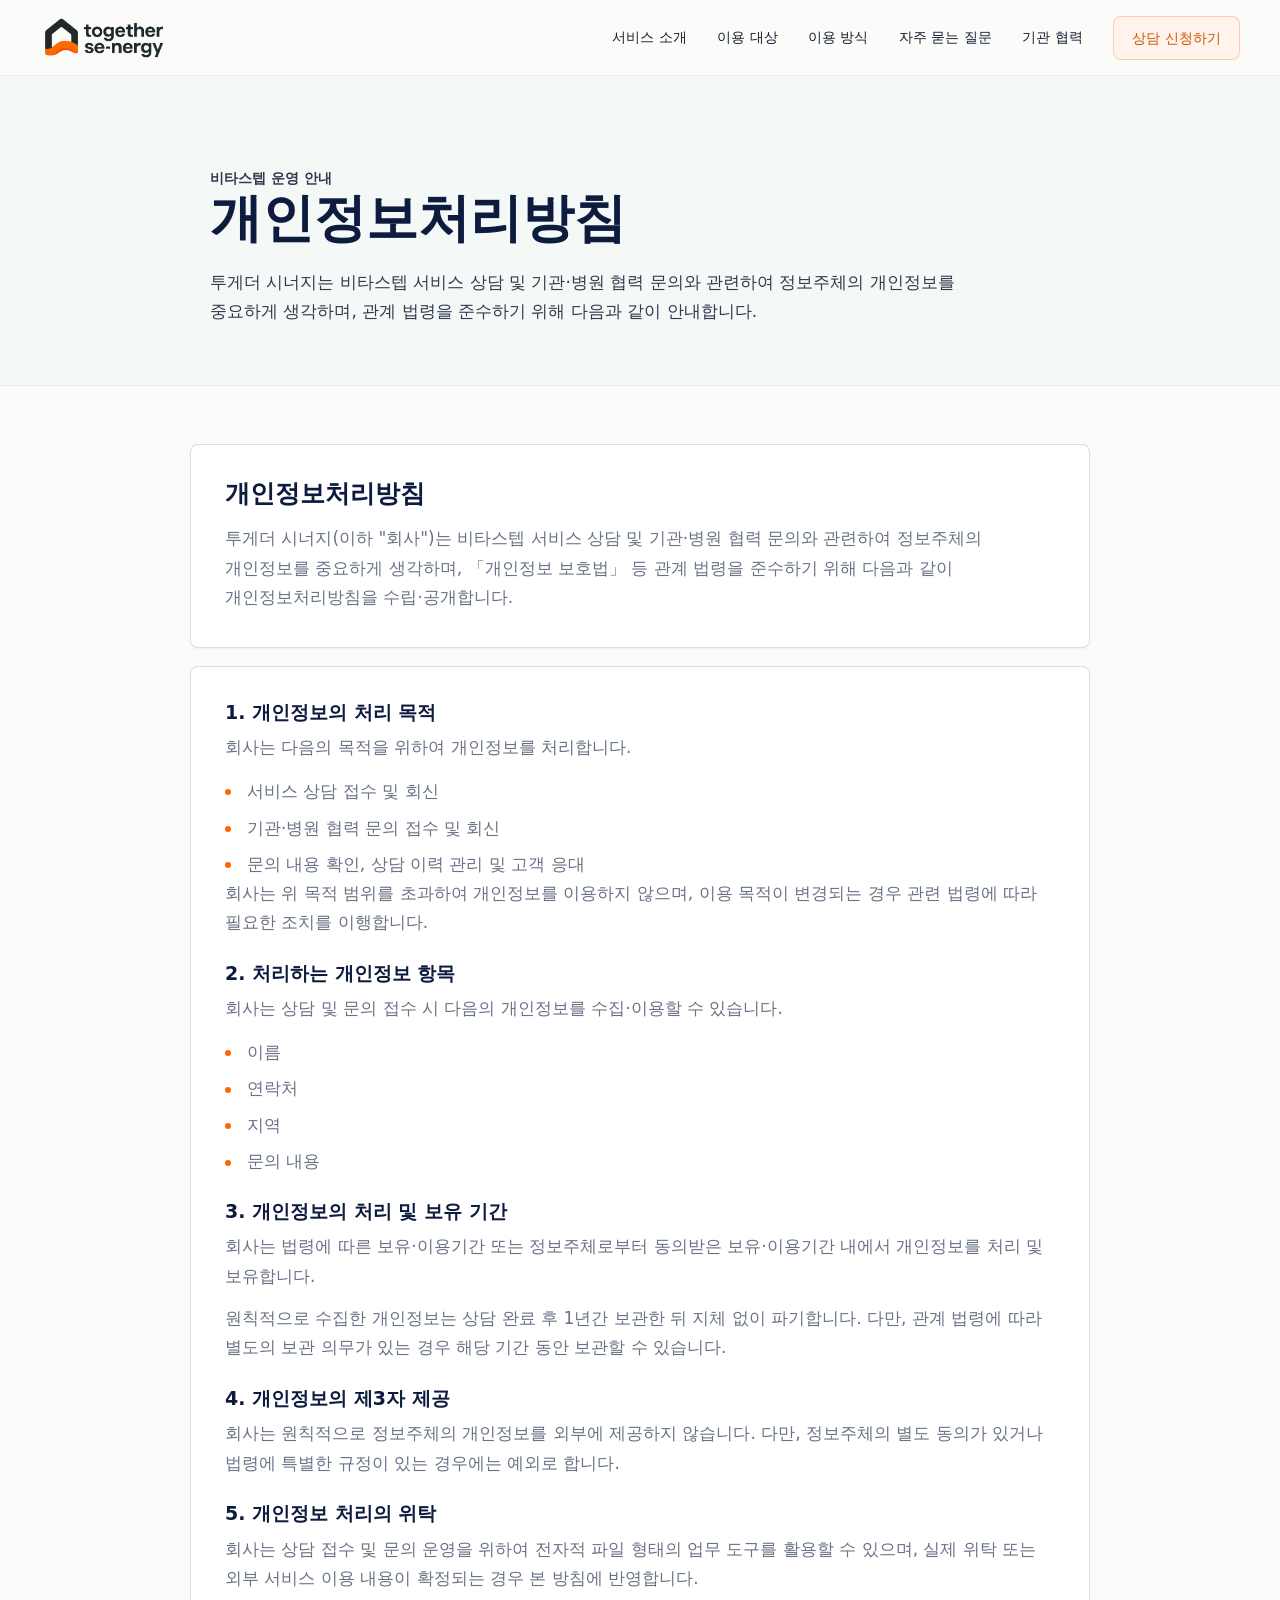
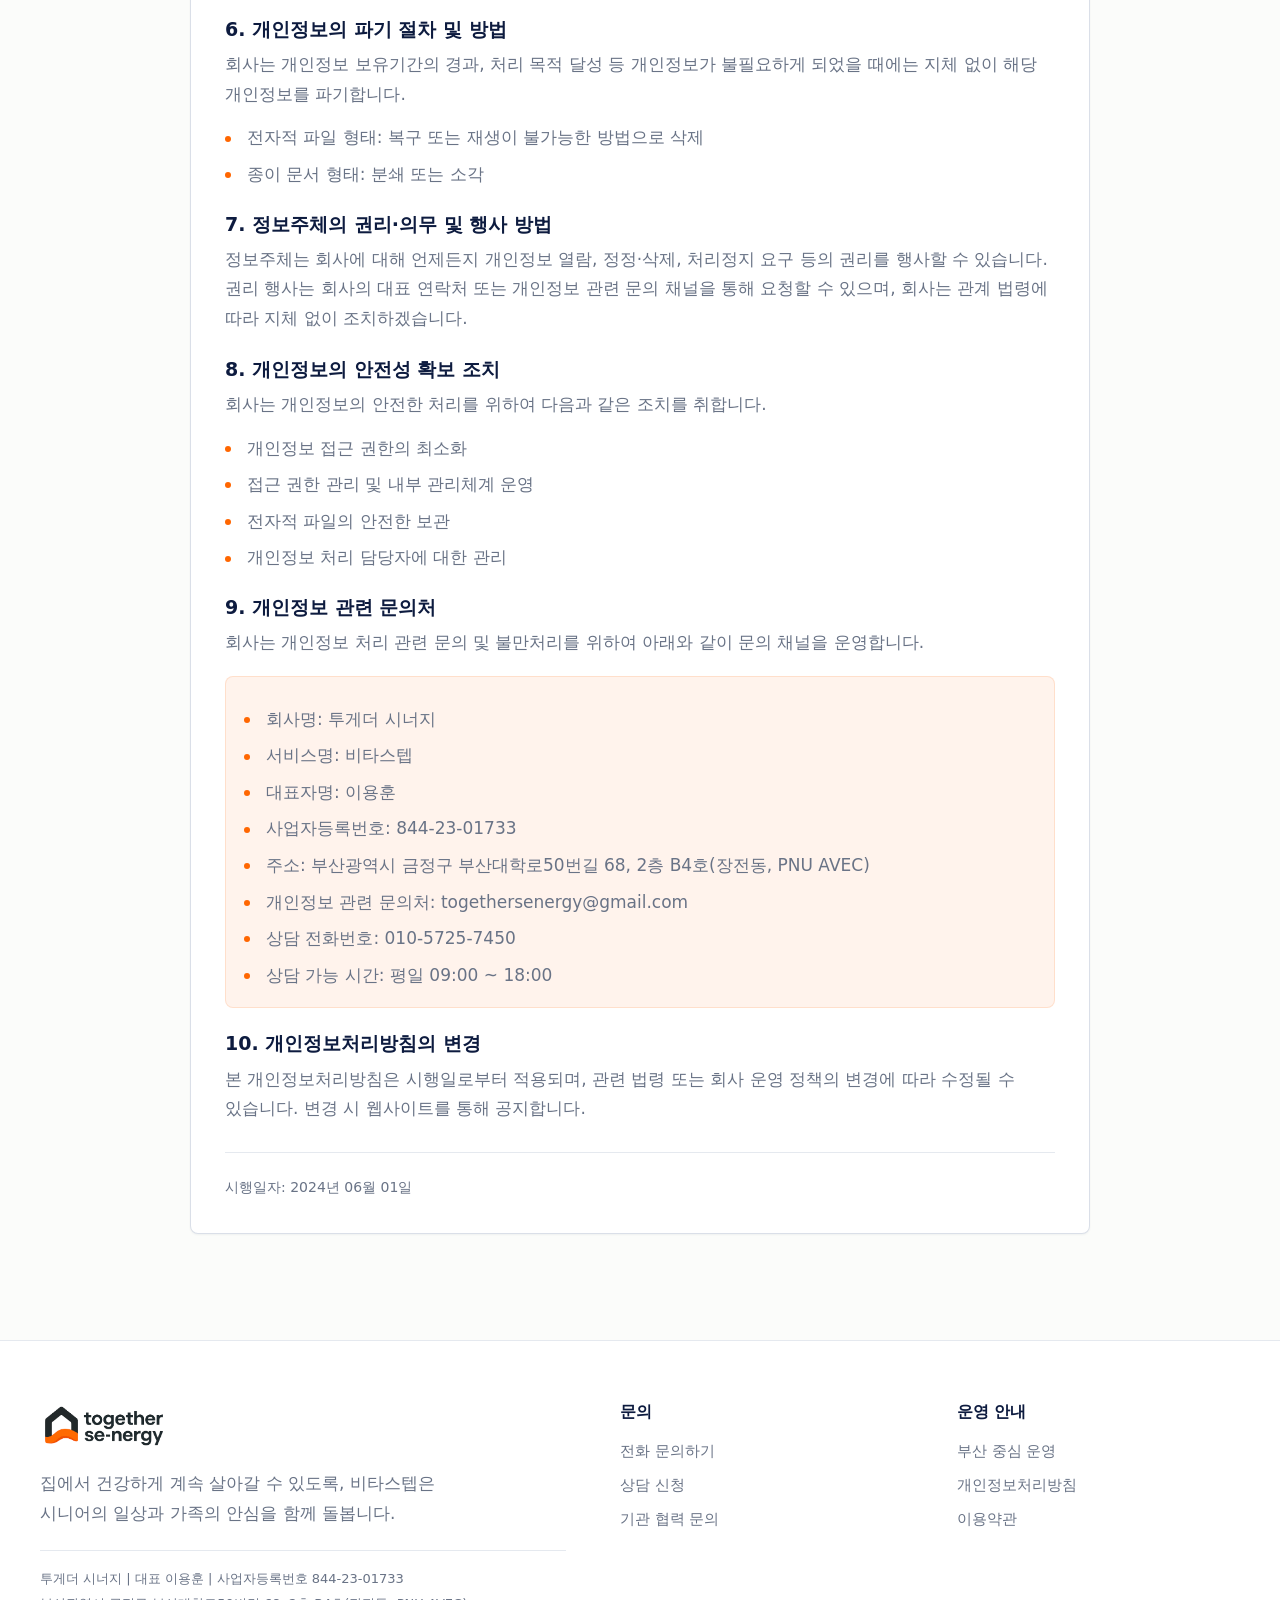
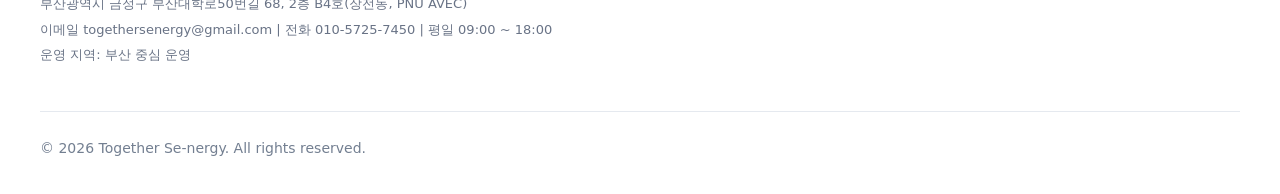
==== privacy.html @ 26323f56 "Add files via upload" ====
<!doctype html>
<html lang="ko">
  <head>
    <meta charset="utf-8">
    <meta name="viewport" content="width=device-width, initial-scale=1">
    <title>개인정보처리방침 | 비타스텝</title>
    <meta
      name="description"
      content="비타스텝 서비스 상담 및 기관·병원 협력 문의와 관련한 개인정보처리방침입니다."
    >
    <meta name="theme-color" content="#ffffff">
    <link rel="icon" type="image/png" href="assets/logo-icon.png">
    <link rel="stylesheet" href="styles.css">
  </head>
  <body>
    <header class="site-header" data-site-header>
      <a class="brand" href="index.html#top" aria-label="비타스텝 홈">
        <img src="assets/logo-main.png" alt="Together Se-nergy" class="brand__logo">
      </a>

      <button class="nav-toggle" type="button" aria-controls="site-nav" aria-expanded="false" data-nav-toggle>
        <span class="nav-toggle__bar"></span>
        <span class="nav-toggle__bar"></span>
        <span class="nav-toggle__bar"></span>
        <span class="sr-only">메뉴 열기</span>
      </button>

      <nav class="site-nav" id="site-nav" data-site-nav>
        <a href="index.html#service">서비스 소개</a>
        <a href="index.html#fit">이용 대상</a>
        <a href="index.html#process">이용 방식</a>
        <a href="index.html#faq">자주 묻는 질문</a>
        <a href="index.html#partners">기관 협력</a>
        <a class="nav-cta" href="index.html#consult">상담 신청하기</a>
      </nav>
    </header>

    <main class="legal-main" id="top">
      <section class="legal-hero">
        <div class="container legal-hero__content reveal">
          <p class="eyebrow">비타스텝 운영 안내</p>
          <h1>개인정보처리방침</h1>
          <p>
            투게더 시너지는 비타스텝 서비스 상담 및 기관·병원 협력 문의와 관련하여
            정보주체의 개인정보를 중요하게 생각하며, 관계 법령을 준수하기 위해 다음과 같이 안내합니다.
          </p>
        </div>
      </section>

      <section class="legal-content">
        <div class="container legal-shell">
          <article class="legal-card reveal">
            <h2>개인정보처리방침</h2>
            <p>
              투게더 시너지(이하 "회사")는 비타스텝 서비스 상담 및 기관·병원 협력 문의와 관련하여
              정보주체의 개인정보를 중요하게 생각하며, 「개인정보 보호법」 등 관계 법령을 준수하기 위해
              다음과 같이 개인정보처리방침을 수립·공개합니다.
            </p>
          </article>

          <article class="legal-card reveal">
            <h3>1. 개인정보의 처리 목적</h3>
            <p>회사는 다음의 목적을 위하여 개인정보를 처리합니다.</p>
            <ul>
              <li>서비스 상담 접수 및 회신</li>
              <li>기관·병원 협력 문의 접수 및 회신</li>
              <li>문의 내용 확인, 상담 이력 관리 및 고객 응대</li>
            </ul>
            <p>
              회사는 위 목적 범위를 초과하여 개인정보를 이용하지 않으며, 이용 목적이 변경되는 경우
              관련 법령에 따라 필요한 조치를 이행합니다.
            </p>

            <h3>2. 처리하는 개인정보 항목</h3>
            <p>회사는 상담 및 문의 접수 시 다음의 개인정보를 수집·이용할 수 있습니다.</p>
            <ul>
              <li>이름</li>
              <li>연락처</li>
              <li>지역</li>
              <li>문의 내용</li>
            </ul>

            <h3>3. 개인정보의 처리 및 보유 기간</h3>
            <p>
              회사는 법령에 따른 보유·이용기간 또는 정보주체로부터 동의받은 보유·이용기간 내에서
              개인정보를 처리 및 보유합니다.
            </p>
            <p>
              원칙적으로 수집한 개인정보는 상담 완료 후 1년간 보관한 뒤 지체 없이 파기합니다.
              다만, 관계 법령에 따라 별도의 보관 의무가 있는 경우 해당 기간 동안 보관할 수 있습니다.
            </p>

            <h3>4. 개인정보의 제3자 제공</h3>
            <p>
              회사는 원칙적으로 정보주체의 개인정보를 외부에 제공하지 않습니다. 다만, 정보주체의 별도 동의가
              있거나 법령에 특별한 규정이 있는 경우에는 예외로 합니다.
            </p>

            <h3>5. 개인정보 처리의 위탁</h3>
            <p>
              회사는 상담 접수 및 문의 운영을 위하여 전자적 파일 형태의 업무 도구를 활용할 수 있으며,
              실제 위탁 또는 외부 서비스 이용 내용이 확정되는 경우 본 방침에 반영합니다.
            </p>

            <h3>6. 개인정보의 파기 절차 및 방법</h3>
            <p>
              회사는 개인정보 보유기간의 경과, 처리 목적 달성 등 개인정보가 불필요하게 되었을 때에는
              지체 없이 해당 개인정보를 파기합니다.
            </p>
            <ul>
              <li>전자적 파일 형태: 복구 또는 재생이 불가능한 방법으로 삭제</li>
              <li>종이 문서 형태: 분쇄 또는 소각</li>
            </ul>

            <h3>7. 정보주체의 권리·의무 및 행사 방법</h3>
            <p>
              정보주체는 회사에 대해 언제든지 개인정보 열람, 정정·삭제, 처리정지 요구 등의 권리를 행사할 수 있습니다.
              권리 행사는 회사의 대표 연락처 또는 개인정보 관련 문의 채널을 통해 요청할 수 있으며,
              회사는 관계 법령에 따라 지체 없이 조치하겠습니다.
            </p>

            <h3>8. 개인정보의 안전성 확보 조치</h3>
            <p>회사는 개인정보의 안전한 처리를 위하여 다음과 같은 조치를 취합니다.</p>
            <ul>
              <li>개인정보 접근 권한의 최소화</li>
              <li>접근 권한 관리 및 내부 관리체계 운영</li>
              <li>전자적 파일의 안전한 보관</li>
              <li>개인정보 처리 담당자에 대한 관리</li>
            </ul>

            <h3>9. 개인정보 관련 문의처</h3>
            <p>
              회사는 개인정보 처리 관련 문의 및 불만처리를 위하여 아래와 같이 문의 채널을 운영합니다.
            </p>
            <div class="legal-info">
              <ul>
                <li>회사명: 투게더 시너지</li>
                <li>서비스명: 비타스텝</li>
                <li>대표자명: 이용훈</li>
                <li>사업자등록번호: 844-23-01733</li>
                <li>주소: 부산광역시 금정구 부산대학로50번길 68, 2층 B4호(장전동, PNU AVEC)</li>
                <li>개인정보 관련 문의처: togethersenergy@gmail.com</li>
                <li>상담 전화번호: 010-5725-7450</li>
                <li>상담 가능 시간: 평일 09:00 ~ 18:00</li>
              </ul>
            </div>

            <h3>10. 개인정보처리방침의 변경</h3>
            <p>
              본 개인정보처리방침은 시행일로부터 적용되며, 관련 법령 또는 회사 운영 정책의 변경에 따라
              수정될 수 있습니다. 변경 시 웹사이트를 통해 공지합니다.
            </p>
            <div class="legal-meta">
              <span>시행일자: 2024년 06월 01일</span>
            </div>
          </article>
        </div>
      </section>
    </main>

    <footer class="site-footer">
      <div class="container footer__grid">
        <div>
          <a class="brand brand--footer" href="index.html#top" aria-label="비타스텝 홈">
            <img src="assets/logo-main.png" alt="Together Se-nergy" class="brand__logo">
          </a>
          <p class="footer__description">
            집에서 건강하게 계속 살아갈 수 있도록,
            비타스텝은 시니어의 일상과 가족의 안심을 함께 돌봅니다.
          </p>
          <div class="footer__business">
            <p>투게더 시너지 | 대표 이용훈 | 사업자등록번호 844-23-01733</p>
            <p>부산광역시 금정구 부산대학로50번길 68, 2층 B4호(장전동, PNU AVEC)</p>
            <p>이메일 togethersenergy@gmail.com | 전화 010-5725-7450 | 평일 09:00 ~ 18:00</p>
            <p>운영 지역: 부산 중심 운영</p>
          </div>
        </div>
        <div class="footer__links">
          <h2>문의</h2>
          <a href="tel:010-5725-7450">전화 문의하기</a>
          <a href="index.html#consult">상담 신청</a>
          <a href="index.html#partners">기관 협력 문의</a>
        </div>
        <div class="footer__links">
          <h2>운영 안내</h2>
          <p>부산 중심 운영</p>
          <a href="privacy.html">개인정보처리방침</a>
          <a href="terms.html">이용약관</a>
        </div>
      </div>
      <div class="container footer__bottom">
        <p>© <span data-current-year>2026</span> Together Se-nergy. All rights reserved.</p>
      </div>
    </footer>

    <script src="script.js" defer></script>
  </body>
</html>
---- styles.css ----
:root {
  --accent: #ff6600;
  --accent-deep: #c95506;
  --accent-soft: #fff3ec;
  --ink: #172033;
  --heading: #0d1b3f;
  --body: #303a4d;
  --muted: #697386;
  --line: #e5e9ef;
  --line-strong: #d7dde6;
  --paper: #ffffff;
  --canvas: #fbfcfa;
  --mist: #f4f8f6;
  --blue-mist: #f2f6fa;
  --sage: #edf6f1;
  --peach: #fff7f2;
  --soft-shadow: 0 1px 2px rgba(23, 32, 51, 0.05);
  --lift-shadow: 0 14px 34px rgba(23, 32, 51, 0.08);
  --max-width: 1200px;
  --radius: 8px;
  --header-height: 76px;
}

* {
  box-sizing: border-box;
}

html {
  scroll-behavior: smooth;
  scroll-padding-top: calc(var(--header-height) + 18px);
}

body {
  margin: 0;
  background: var(--canvas);
  color: var(--body);
  font-family:
    "Pretendard Variable",
    Pretendard,
    SUIT,
    "Noto Sans KR",
    system-ui,
    -apple-system,
    BlinkMacSystemFont,
    "Segoe UI",
    sans-serif;
  font-size: 17px;
  line-height: 1.74;
  letter-spacing: 0;
  word-break: keep-all;
  overflow-wrap: break-word;
  text-rendering: optimizeLegibility;
}

body.nav-open {
  overflow: hidden;
}

img {
  display: block;
  max-width: 100%;
  height: auto;
}

a {
  color: inherit;
  text-decoration: none;
}

button,
input,
select,
textarea {
  font: inherit;
  letter-spacing: 0;
}

button {
  cursor: pointer;
}

:focus-visible {
  outline: 3px solid rgba(255, 102, 0, 0.32);
  outline-offset: 4px;
}

.sr-only {
  position: absolute;
  width: 1px;
  height: 1px;
  padding: 0;
  margin: -1px;
  overflow: hidden;
  clip: rect(0, 0, 0, 0);
  white-space: nowrap;
  border: 0;
}

.container {
  width: min(100% - 56px, var(--max-width));
  margin: 0 auto;
}

.section {
  padding: 118px 0;
}

.section-heading {
  max-width: 740px;
  margin-bottom: 52px;
}

.section-heading--wide {
  max-width: 920px;
}

.eyebrow {
  margin: 0 0 14px;
  color: var(--accent-deep);
  font-size: 14px;
  font-weight: 650;
  line-height: 1.45;
}

h1,
h2,
h3,
p {
  margin-top: 0;
}

h1,
h2,
h3 {
  color: var(--heading);
  line-height: 1.18;
  letter-spacing: 0;
}

h1 {
  max-width: 760px;
  margin-bottom: 26px;
  font-size: 64px;
  font-weight: 690;
}

h2 {
  margin-bottom: 20px;
  font-size: 42px;
  font-weight: 660;
}

h3 {
  margin-bottom: 12px;
  font-size: 23px;
  font-weight: 630;
}

p {
  color: var(--muted);
}

.button {
  position: relative;
  display: inline-flex;
  min-height: 54px;
  align-items: center;
  justify-content: center;
  gap: 10px;
  border: 1px solid transparent;
  border-radius: var(--radius);
  padding: 15px 23px;
  font-size: 15px;
  font-weight: 650;
  line-height: 1.2;
  transition:
    transform 220ms ease,
    box-shadow 220ms ease,
    background-color 220ms ease,
    border-color 220ms ease,
    color 220ms ease;
}

.button::after {
  width: 7px;
  height: 7px;
  border-top: 1.5px solid currentColor;
  border-right: 1.5px solid currentColor;
  content: "";
  transform: translateY(-1px) rotate(45deg);
  transition: transform 220ms ease;
}

.button:hover {
  transform: translateY(-2px);
}

.button:hover::after {
  transform: translate(3px, -1px) rotate(45deg);
}

.button--primary {
  background: var(--accent);
  color: var(--paper);
  box-shadow: 0 10px 22px rgba(255, 102, 0, 0.16);
}

.button--primary:hover {
  background: #ed6104;
  box-shadow: 0 14px 28px rgba(255, 102, 0, 0.18);
}

.button--secondary {
  background: var(--paper);
  color: var(--heading);
  border-color: var(--line);
  box-shadow: var(--soft-shadow);
}

.button--secondary:hover {
  border-color: var(--line-strong);
  box-shadow: var(--lift-shadow);
}

.button--ghost {
  background: transparent;
  color: var(--heading);
  border-color: rgba(13, 27, 63, 0.18);
}

.button--ghost:hover {
  background: var(--paper);
  border-color: rgba(13, 27, 63, 0.26);
}

.site-header {
  position: sticky;
  top: 0;
  z-index: 50;
  display: flex;
  min-height: var(--header-height);
  align-items: center;
  justify-content: space-between;
  padding: 14px max(28px, calc((100vw - var(--max-width)) / 2));
  background: rgba(251, 252, 250, 0.86);
  border-bottom: 1px solid rgba(229, 233, 239, 0.72);
  backdrop-filter: blur(18px);
  transition: min-height 220ms ease, box-shadow 220ms ease, background-color 220ms ease;
}

.site-header.is-scrolled {
  min-height: 66px;
  background: rgba(255, 255, 255, 0.93);
  box-shadow: 0 10px 26px rgba(23, 32, 51, 0.05);
}

.brand {
  display: inline-flex;
  align-items: center;
  min-width: 0;
}

.brand__logo {
  width: 168px;
  height: 46px;
  object-fit: contain;
  object-position: left center;
}

.site-nav {
  display: flex;
  align-items: center;
  gap: 30px;
  color: var(--ink);
  font-size: 14px;
  font-weight: 560;
}

.site-nav a {
  position: relative;
  padding: 4px 0;
  transition: color 180ms ease;
}

.site-nav a::after {
  position: absolute;
  right: 0;
  bottom: -5px;
  left: 0;
  height: 1px;
  background: currentColor;
  content: "";
  opacity: 0;
  transform: scaleX(0.2);
  transform-origin: center;
  transition: opacity 180ms ease, transform 180ms ease;
}

.site-nav a:hover {
  color: var(--accent-deep);
}

.site-nav a:hover::after {
  opacity: 1;
  transform: scaleX(1);
}

a.nav-cta {
  display: inline-flex;
  align-items: center;
  justify-content: center;
  min-height: 44px;
  padding: 0 18px;
  border: 1px solid rgba(255, 102, 0, 0.28);
  border-radius: var(--radius);
  background: var(--accent-soft);
  color: var(--accent-deep);
  line-height: 1;
}

.site-nav .nav-cta::after {
  display: none;
}

.site-nav .nav-cta:hover {
  background: var(--accent);
  color: var(--paper);
}

.nav-toggle {
  position: relative;
  display: none;
  width: 46px;
  height: 46px;
  align-items: center;
  justify-content: center;
  border: 1px solid var(--line);
  border-radius: var(--radius);
  background: var(--paper);
}

.nav-toggle__bar {
  position: absolute;
  width: 20px;
  height: 2px;
  background: var(--heading);
  transition: transform 180ms ease, opacity 180ms ease;
}

.nav-toggle__bar:nth-child(1) {
  transform: translateY(-7px);
}

.nav-toggle__bar:nth-child(3) {
  transform: translateY(7px);
}

.nav-open .nav-toggle__bar:nth-child(1) {
  transform: rotate(45deg);
}

.nav-open .nav-toggle__bar:nth-child(2) {
  opacity: 0;
}

.nav-open .nav-toggle__bar:nth-child(3) {
  transform: rotate(-45deg);
}

.hero {
  position: relative;
  min-height: min(820px, calc(86svh - var(--header-height)));
  display: grid;
  align-items: center;
  overflow: hidden;
  padding: 92px 0 104px;
  background: var(--canvas);
  isolation: isolate;
}

.hero::before {
  position: absolute;
  inset: 0;
  z-index: -1;
  background:
    linear-gradient(90deg, rgba(251, 252, 250, 0.88) 0%, rgba(251, 252, 250, 0.82) 42%, rgba(251, 252, 250, 0.46) 68%, rgba(251, 252, 250, 0.15) 100%),
    linear-gradient(180deg, rgba(251, 252, 250, 0) 72%, var(--canvas) 100%);
  content: "";
}

.hero__grid {
  display: grid;
  grid-template-columns: minmax(0, 0.72fr) minmax(0, 0.28fr);
  align-items: center;
}

.hero__content {
  position: relative;
  z-index: 2;
}

.hero__lead {
  max-width: 700px;
  margin-bottom: 32px;
  color: var(--body);
  font-size: 18px;
  line-height: 1.82;
}

.hero__actions,
.final-cta__actions {
  display: flex;
  flex-wrap: wrap;
  gap: 12px;
}

.micro-points {
  display: flex;
  flex-wrap: wrap;
  gap: 10px;
  margin: 28px 0 0;
  padding: 0;
  list-style: none;
}

.micro-points li {
  min-height: 36px;
  padding: 7px 12px;
  border: 1px solid rgba(201, 85, 6, 0.16);
  border-radius: var(--radius);
  background: rgba(255, 243, 236, 0.74);
  color: var(--heading);
  font-size: 14px;
  font-weight: 560;
}

.hero__media {
  position: absolute;
  inset: 0;
  z-index: -2;
  overflow: hidden;
}

.hero__media::after {
  position: absolute;
  inset: 0;
  background: linear-gradient(180deg, rgba(13, 27, 63, 0) 58%, rgba(13, 27, 63, 0.18) 100%);
  content: "";
  pointer-events: none;
}

.hero__media img {
  width: 100%;
  height: 100%;
  min-height: 620px;
  object-fit: cover;
  object-position: center;
}

.problem {
  background: var(--mist);
  border-top: 1px solid var(--line);
  border-bottom: 1px solid var(--line);
}

.problem-grid {
  display: grid;
  grid-template-columns: repeat(4, minmax(0, 1fr));
  gap: 16px;
}

.info-card,
.why-card,
.fit-card,
.scope-list,
details,
.service-card {
  border: 1px solid rgba(229, 233, 239, 0.92);
  border-radius: var(--radius);
  background: var(--paper);
  box-shadow: var(--soft-shadow);
  transition: transform 220ms ease, border-color 220ms ease, box-shadow 220ms ease;
}

.info-card:hover,
.why-card:hover,
.fit-card:hover,
.scope-list:hover,
.service-card:hover,
details:hover {
  transform: translateY(-3px);
  border-color: rgba(13, 27, 63, 0.16);
  box-shadow: var(--lift-shadow);
}

.info-card {
  min-height: 234px;
  padding: 28px;
}

.card-number {
  display: inline-flex;
  margin-bottom: 52px;
  color: var(--accent-deep);
  font-size: 13px;
  font-weight: 620;
}

.info-card h3 {
  font-size: 21px;
  font-weight: 620;
}

.info-card p {
  margin-bottom: 0;
}

.service {
  background: var(--canvas);
}

.service-grid {
  display: grid;
  grid-template-columns: repeat(2, minmax(0, 1fr));
  gap: 22px;
}

.service-card {
  overflow: hidden;
}

.service-card img {
  width: 100%;
  height: 330px;
  object-fit: cover;
  filter: saturate(0.96);
}

.service-card__body {
  padding: 34px;
}

.pill {
  display: inline-flex;
  margin-bottom: 16px;
  padding: 5px 10px;
  border: 1px solid rgba(255, 102, 0, 0.16);
  border-radius: var(--radius);
  background: var(--accent-soft);
  color: var(--accent-deep);
  font-size: 13px;
  font-weight: 560;
}

.check-list,
.x-list {
  display: grid;
  gap: 11px;
  margin: 22px 0 0;
  padding: 0;
  list-style: none;
}

.check-list li,
.x-list li {
  position: relative;
  padding-left: 26px;
  color: var(--body);
  line-height: 1.58;
}

.check-list li::before,
.x-list li::before {
  position: absolute;
  top: 0.68em;
  left: 0;
  width: 7px;
  height: 7px;
  border-radius: 50%;
  content: "";
}

.check-list li::before {
  background: var(--accent);
  box-shadow: 0 0 0 5px rgba(255, 102, 0, 0.1);
}

.x-list li::before {
  border: 1px solid #9ca6b5;
}

.notice {
  margin: 24px 0 0;
  color: var(--muted);
  font-size: 15px;
}

.process {
  background: var(--blue-mist);
}

.process__grid {
  display: grid;
  grid-template-columns: 0.88fr 1fr;
  align-items: center;
  gap: 70px;
}

.process__intro img {
  width: 100%;
  margin-top: 34px;
  border-radius: var(--radius);
  box-shadow: var(--soft-shadow);
  filter: saturate(0.96);
}

.step-list {
  display: grid;
  gap: 14px;
  margin: 0;
  padding: 0;
  list-style: none;
  counter-reset: step;
}

.step-list li {
  position: relative;
  min-height: 156px;
  padding: 30px 30px 30px 94px;
  border: 1px solid rgba(215, 221, 230, 0.9);
  border-radius: var(--radius);
  background: rgba(255, 255, 255, 0.82);
  counter-increment: step;
  transition: transform 220ms ease, background-color 220ms ease, border-color 220ms ease;
}

.step-list li:hover {
  transform: translateX(4px);
  background: var(--paper);
  border-color: rgba(13, 27, 63, 0.16);
}

.step-list li::before {
  position: absolute;
  top: 30px;
  left: 30px;
  display: grid;
  width: 38px;
  height: 38px;
  place-items: center;
  border: 1px solid rgba(255, 102, 0, 0.22);
  border-radius: var(--radius);
  background: var(--accent-soft);
  color: var(--accent-deep);
  content: counter(step);
  font-weight: 650;
}

.step-list span {
  display: inline-flex;
  margin-bottom: 6px;
  color: var(--accent-deep);
  font-size: 13px;
  font-weight: 560;
}

.step-list h3 {
  margin-bottom: 8px;
}

.step-list p {
  margin-bottom: 0;
}

.fit {
  background: var(--canvas);
}

.fit-grid {
  display: grid;
  grid-template-columns: repeat(4, minmax(0, 1fr));
  gap: 16px;
}

.fit-card {
  display: grid;
  min-height: 184px;
  align-content: start;
  gap: 28px;
  padding: 26px;
}

.fit-card span {
  width: 32px;
  height: 32px;
  border: 1px solid rgba(255, 102, 0, 0.18);
  border-radius: var(--radius);
  background: var(--accent-soft);
}

.fit-card span::after {
  display: block;
  width: 11px;
  height: 6px;
  margin: 10px auto 0;
  border-bottom: 2px solid var(--accent);
  border-left: 2px solid var(--accent);
  content: "";
  transform: rotate(-45deg);
}

.fit-card p {
  margin: 0;
  color: var(--heading);
  font-size: 18px;
  font-weight: 560;
  line-height: 1.56;
}

.fit-card--wide {
  grid-column: span 2;
}

.why {
  background: var(--sage);
  border-top: 1px solid var(--line);
  border-bottom: 1px solid var(--line);
}

.why__top {
  display: grid;
  grid-template-columns: 0.82fr 1fr;
  align-items: end;
  gap: 70px;
  margin-bottom: 48px;
}

.why__top p {
  margin-bottom: 0;
  color: var(--body);
}

.why-grid {
  display: grid;
  grid-template-columns: repeat(4, minmax(0, 1fr));
  gap: 16px;
}

.why-card {
  min-height: 278px;
  padding: 28px;
  background: rgba(255, 255, 255, 0.76);
}

.why-card h3 {
  font-size: 20px;
}

.why-card p {
  margin-bottom: 0;
}

.scope {
  background: var(--canvas);
}

.scope__grid {
  display: grid;
  grid-template-columns: 0.82fr 1.18fr;
  gap: 64px;
}

.scope-columns {
  display: grid;
  grid-template-columns: repeat(2, minmax(0, 1fr));
  gap: 16px;
}

.scope-list {
  padding: 30px;
}

.scope-list--muted {
  background: var(--blue-mist);
}

.vision {
  background: var(--peach);
  border-top: 1px solid rgba(255, 102, 0, 0.1);
  border-bottom: 1px solid rgba(255, 102, 0, 0.1);
}

.vision__grid {
  display: grid;
  grid-template-columns: minmax(0, 1fr) 430px;
  align-items: center;
  gap: 74px;
}

.vision__content {
  max-width: 740px;
}

.vision-list {
  border-top: 1px solid rgba(201, 85, 6, 0.16);
  border-bottom: 1px solid rgba(201, 85, 6, 0.16);
  padding: 30px 0;
}

.vision-list span {
  display: inline-flex;
  margin-bottom: 20px;
  color: var(--accent-deep);
  font-size: 14px;
  font-weight: 560;
}

.vision-list ul {
  display: grid;
  gap: 15px;
  margin: 0;
  padding: 0;
  list-style: none;
}

.vision-list li {
  color: var(--heading);
  font-size: 20px;
  font-weight: 560;
}

.partners {
  background: var(--canvas);
}

.partners__grid {
  display: grid;
  grid-template-columns: 0.92fr 1.08fr;
  align-items: center;
  gap: 70px;
}

.partners__media img {
  width: 100%;
  border-radius: var(--radius);
  box-shadow: var(--soft-shadow);
  filter: saturate(0.96);
}

.partners__content {
  max-width: 640px;
}

.partners__content .button {
  margin-top: 30px;
}

.faq {
  background: var(--blue-mist);
}

.faq__grid {
  display: grid;
  grid-template-columns: 0.78fr 1.22fr;
  gap: 72px;
}

.faq__intro {
  position: sticky;
  top: calc(var(--header-height) + 44px);
  align-self: start;
}

.faq-list {
  display: grid;
  gap: 12px;
}

details {
  overflow: hidden;
}

summary {
  position: relative;
  min-height: 68px;
  padding: 22px 62px 22px 24px;
  color: var(--heading);
  font-size: 18px;
  font-weight: 560;
  line-height: 1.48;
  cursor: pointer;
  list-style: none;
}

summary::-webkit-details-marker {
  display: none;
}

summary::after {
  position: absolute;
  top: 50%;
  right: 24px;
  width: 14px;
  height: 14px;
  border-right: 1.5px solid var(--accent);
  border-bottom: 1.5px solid var(--accent);
  content: "";
  transform: translateY(-62%) rotate(45deg);
  transition: transform 180ms ease;
}

details[open] summary::after {
  transform: translateY(-38%) rotate(225deg);
}

details p {
  margin: 0;
  padding: 0 24px 24px;
}

.final-cta {
  background: var(--sage);
}

.final-cta__grid {
  display: grid;
  grid-template-columns: minmax(0, 0.88fr) minmax(430px, 1fr);
  align-items: start;
  gap: 70px;
}

.final-cta__content img {
  width: 100%;
  margin-top: 38px;
  border-radius: var(--radius);
  box-shadow: var(--soft-shadow);
  filter: saturate(0.96);
}

.consult-form {
  display: grid;
  gap: 18px;
  padding: 34px;
  border: 1px solid rgba(215, 221, 230, 0.92);
  border-radius: var(--radius);
  background: var(--paper);
  box-shadow: 0 18px 44px rgba(23, 32, 51, 0.07);
}

.form-heading h3 {
  margin-bottom: 8px;
}

.form-heading p {
  margin-bottom: 0;
  font-size: 15px;
}

.form-row {
  display: grid;
  grid-template-columns: 1fr 1fr;
  gap: 14px;
}

label {
  display: grid;
  gap: 8px;
  color: var(--heading);
  font-size: 15px;
  font-weight: 560;
}

.field-hint {
  margin-top: -2px;
  color: var(--muted);
  font-size: 14px;
  font-weight: 450;
  line-height: 1.56;
}

input,
select,
textarea {
  width: 100%;
  border: 1px solid var(--line);
  border-radius: var(--radius);
  background: #fff;
  color: var(--ink);
  font-size: 16px;
  transition: border-color 180ms ease, box-shadow 180ms ease;
}

input:focus,
select:focus,
textarea:focus {
  border-color: rgba(255, 102, 0, 0.42);
  box-shadow: 0 0 0 4px rgba(255, 102, 0, 0.08);
  outline: none;
}

input,
select {
  height: 54px;
  min-height: 54px;
  padding: 0 14px;
}

select {
  appearance: none;
  -webkit-appearance: none;
  background-image: url("data:image/svg+xml,%3Csvg xmlns='http://www.w3.org/2000/svg' fill='none' viewBox='0 0 24 24' stroke='%23697386'%3E%3Cpath stroke-linecap='round' stroke-linejoin='round' stroke-width='2' d='M19 9l-7 7-7-7'/%3E%3C/svg%3E");
  background-repeat: no-repeat;
  background-position: right 14px center;
  background-size: 16px;
  padding: 0 38px 0 14px;
  line-height: 54px;
}

textarea {
  min-height: 136px;
  padding: 14px;
  resize: vertical;
}

input::placeholder,
textarea::placeholder {
  color: #9aa3b2;
}

.partner-field {
  padding: 16px;
  border: 1px solid rgba(255, 102, 0, 0.14);
  border-radius: var(--radius);
  background: var(--accent-soft);
}

.partner-field[hidden] {
  display: none;
}

.agreement {
  grid-template-columns: 18px 1fr;
  align-items: start;
  gap: 10px;
  color: var(--muted);
  font-size: 14px;
  font-weight: 450;
  line-height: 1.5;
}

.agreement input {
  width: 18px;
  height: 18px;
  min-height: 18px;
  margin-top: 2px;
  accent-color: var(--accent);
}

.privacy-consent-note {
  display: grid;
  gap: 10px;
  padding: 18px;
  border: 1px solid rgba(215, 221, 230, 0.86);
  border-radius: var(--radius);
  background: var(--blue-mist);
}

.privacy-consent-note h4 {
  margin: 0;
  color: var(--heading);
  font-size: 15px;
  font-weight: 620;
  line-height: 1.45;
}

.privacy-consent-note p {
  margin: 0;
  font-size: 14px;
  line-height: 1.62;
}

.privacy-consent-note ul {
  display: grid;
  gap: 7px;
  margin: 0;
  padding: 0;
  list-style: none;
}

.privacy-consent-note li {
  color: var(--muted);
  font-size: 14px;
  line-height: 1.58;
}

.privacy-consent-note strong {
  display: inline-block;
  min-width: 66px;
  color: var(--body);
  font-weight: 560;
}

.inline-link {
  display: inline-flex;
  margin-left: 6px;
  color: var(--accent-deep);
  font-weight: 560;
  text-decoration: underline;
  text-decoration-thickness: 1px;
  text-underline-offset: 3px;
}

.inline-link:hover {
  color: var(--accent);
}

.consult-form .button {
  width: 100%;
}

.form-status {
  min-height: 24px;
  margin: 0;
  color: var(--accent-deep);
  font-size: 14px;
  font-weight: 560;
}

.site-footer {
  padding: 62px 0 34px;
  background: var(--paper);
  border-top: 1px solid var(--line);
}

.footer__grid {
  display: grid;
  grid-template-columns: 1.3fr 0.7fr 0.7fr;
  gap: 54px;
}

.brand--footer {
  margin-bottom: 20px;
}

.footer__description {
  max-width: 430px;
  margin-bottom: 0;
}

.footer__business {
  display: grid;
  gap: 5px;
  max-width: 650px;
  margin-top: 22px;
  padding-top: 18px;
  border-top: 1px solid var(--line);
}

.footer__business p {
  margin: 0;
  color: var(--muted);
  font-size: 13px;
  line-height: 1.55;
}

.footer__links {
  display: grid;
  align-content: start;
  gap: 8px;
}

.footer__links h2 {
  margin-bottom: 8px;
  color: var(--heading);
  font-size: 16px;
  font-weight: 620;
}

.footer__links a,
.footer__links p {
  margin: 0;
  color: var(--muted);
  font-size: 15px;
}

.footer__links a:hover {
  color: var(--accent-deep);
}

.footer__bottom {
  margin-top: 46px;
  padding-top: 24px;
  border-top: 1px solid var(--line);
}

.footer__bottom p {
  margin-bottom: 0;
  color: #737f91;
  font-size: 14px;
}

.legal-main {
  background: var(--canvas);
}

.legal-hero {
  padding: 92px 0 58px;
  border-bottom: 1px solid var(--line);
  background: var(--mist);
}

.legal-hero__content {
  max-width: 860px;
}

.legal-hero__content h1 {
  max-width: 760px;
  margin-bottom: 18px;
  font-size: 52px;
}

.legal-hero__content p {
  max-width: 760px;
  margin-bottom: 0;
  color: var(--body);
}

.legal-content {
  padding: 58px 0 106px;
}

.legal-shell {
  display: grid;
  gap: 18px;
  max-width: 900px;
}

.legal-card {
  padding: 34px;
  border: 1px solid rgba(215, 221, 230, 0.92);
  border-radius: var(--radius);
  background: var(--paper);
  box-shadow: var(--soft-shadow);
}

.legal-card h2 {
  margin-bottom: 16px;
  font-size: 25px;
}

.legal-card h3 {
  margin: 24px 0 10px;
  font-size: 19px;
}

.legal-card h3:first-child {
  margin-top: 0;
}

.legal-card p {
  margin-bottom: 12px;
}

.legal-card p:last-child {
  margin-bottom: 0;
}

.legal-card ul {
  display: grid;
  gap: 8px;
  margin: 14px 0 0;
  padding: 0;
  list-style: none;
}

.legal-card li {
  position: relative;
  padding-left: 22px;
  color: var(--muted);
  line-height: 1.68;
}

.legal-card li::before {
  position: absolute;
  top: 0.72em;
  left: 0;
  width: 6px;
  height: 6px;
  border-radius: 50%;
  background: var(--accent);
  content: "";
}

.legal-meta {
  display: flex;
  flex-wrap: wrap;
  gap: 10px;
  margin-top: 28px;
  padding-top: 22px;
  border-top: 1px solid var(--line);
  color: var(--muted);
  font-size: 14px;
}

.legal-info {
  margin-top: 18px;
  padding: 18px;
  border: 1px solid rgba(255, 102, 0, 0.14);
  border-radius: var(--radius);
  background: var(--accent-soft);
}

.legal-info p {
  margin-bottom: 8px;
  color: var(--body);
  font-size: 15px;
}

.legal-info ul {
  margin-top: 10px;
}

.mobile-cta {
  position: fixed;
  right: 14px;
  bottom: 14px;
  left: 14px;
  z-index: 45;
  display: none;
  grid-template-columns: 1fr 1fr;
  gap: 8px;
  padding: 8px;
  border: 1px solid rgba(229, 233, 239, 0.9);
  border-radius: var(--radius);
  background: rgba(255, 255, 255, 0.94);
  box-shadow: 0 16px 36px rgba(23, 32, 51, 0.12);
  backdrop-filter: blur(16px);
}

.mobile-cta a {
  display: grid;
  min-height: 48px;
  place-items: center;
  border-radius: var(--radius);
  font-size: 15px;
  font-weight: 650;
}

.mobile-cta a:first-child {
  background: var(--accent);
  color: var(--paper);
}

.mobile-cta a:last-child {
  background: var(--heading);
  color: var(--paper);
}

.js-enabled .reveal {
  opacity: 1;
  transform: none;
}

.js-enabled .reveal.is-visible {
  opacity: 1;
  transform: translateY(0);
  animation: reveal-rise 680ms ease both;
}

@keyframes reveal-rise {
  from {
    opacity: 0.94;
    transform: translateY(12px);
  }

  to {
    opacity: 1;
    transform: translateY(0);
  }
}

@media (max-width: 1199px) {
  .container {
    width: min(100% - 44px, var(--max-width));
  }

  .section {
    padding: 84px 0;
  }

  h1 {
    font-size: 48px;
  }

  h2 {
    font-size: 34px;
  }

  .site-header {
    padding-right: 22px;
    padding-left: 22px;
  }

  .site-nav {
    gap: 18px;
    font-size: 13px;
  }

  .brand__logo {
    width: 150px;
  }

  .hero__grid {
    grid-template-columns: 1fr;
  }

  .problem-grid,
  .why-grid,
  .fit-grid {
    grid-template-columns: repeat(2, minmax(0, 1fr));
  }

  .process__grid,
  .scope__grid,
  .faq__grid,
  .partners__grid,
  .final-cta__grid,
  .vision__grid {
    grid-template-columns: 1fr;
    gap: 48px;
  }

  .faq__intro {
    position: static;
  }
}

@media (max-width: 767px) {
  :root {
    --header-height: 68px;
  }

  body {
    padding-bottom: 78px;
    font-size: 16px;
    line-height: 1.68;
  }

  .container {
    width: min(100% - 32px, var(--max-width));
  }

  .section {
    padding: 62px 0;
  }

  .section-heading {
    margin-bottom: 34px;
  }

  h1 {
    font-size: 34px;
    line-height: 1.24;
  }

  h2 {
    font-size: 27px;
  }

  h3 {
    font-size: 20px;
  }

  .site-header {
    padding: 10px 16px;
  }

  .brand__logo {
    width: 132px;
    height: 42px;
  }

  .nav-toggle {
    display: inline-flex;
  }

  .site-nav {
    position: fixed;
    top: calc(var(--header-height) + 8px);
    right: 16px;
    left: 16px;
    display: grid;
    gap: 0;
    padding: 10px;
    border: 1px solid var(--line);
    border-radius: var(--radius);
    background: var(--paper);
    box-shadow: var(--lift-shadow);
    opacity: 0;
    visibility: hidden;
    transform: translateY(-8px);
    transition: opacity 180ms ease, visibility 180ms ease, transform 180ms ease;
  }

  .nav-open .site-nav {
    opacity: 1;
    visibility: visible;
    transform: translateY(0);
  }

  .site-nav a {
    min-height: 48px;
    padding: 12px;
    border-radius: var(--radius);
  }

  .site-nav a::after {
    display: none;
  }

  .site-nav a:hover {
    background: var(--mist);
  }

  a.nav-cta {
    display: grid;
    place-items: center;
    margin-top: 6px;
    background: var(--accent);
    color: var(--paper);
  }

  .hero {
    min-height: min(700px, 82svh);
    padding: 58px 0 72px;
  }

  .hero::before {
    background:
      linear-gradient(180deg, rgba(251, 252, 250, 0.98) 0%, rgba(251, 252, 250, 0.96) 58%, rgba(251, 252, 250, 0.74) 100%),
      linear-gradient(180deg, rgba(251, 252, 250, 0) 80%, var(--canvas) 100%);
  }

  .hero__lead {
    font-size: 16px;
    line-height: 1.74;
  }

  .hero__actions,
  .final-cta__actions {
    display: grid;
  }

  .button {
    width: 100%;
  }

  .micro-points {
    display: grid;
    grid-template-columns: 1fr;
  }

  .hero__media img {
    min-height: 100%;
    object-position: 62% center;
  }

  .problem-grid,
  .service-grid,
  .fit-grid,
  .why-grid,
  .scope-columns,
  .footer__grid {
    grid-template-columns: 1fr;
  }

  .info-card,
  .fit-card,
  .why-card {
    min-height: auto;
  }

  .card-number {
    margin-bottom: 30px;
  }

  .service-card img {
    height: 240px;
  }

  .service-card__body,
  .consult-form,
  .scope-list {
    padding: 23px;
  }

  .process__intro img {
    max-height: 320px;
    object-fit: cover;
  }

  .step-list li {
    min-height: auto;
    padding: 74px 22px 22px;
  }

  .step-list li::before {
    top: 22px;
    left: 22px;
  }

  .fit-card--wide {
    grid-column: auto;
  }

  .why__top {
    grid-template-columns: 1fr;
    gap: 8px;
  }

  .vision-list li {
    font-size: 18px;
  }

  summary {
    min-height: 62px;
    padding: 18px 52px 18px 18px;
    font-size: 16px;
  }

  details p {
    padding: 0 18px 18px;
  }

  .form-row {
    grid-template-columns: 1fr;
  }

  .final-cta__content img {
    max-height: 300px;
    object-fit: cover;
  }

  .privacy-consent-note {
    padding: 16px;
  }

  .privacy-consent-note strong {
    display: block;
    min-width: 0;
    margin-bottom: 1px;
  }

  .inline-link {
    display: flex;
    width: fit-content;
    margin: 6px 0 0;
  }

  .legal-hero {
    padding: 58px 0 38px;
  }

  .legal-hero__content h1 {
    font-size: 34px;
  }

  .legal-content {
    padding: 40px 0 78px;
  }

  .legal-card {
    padding: 23px;
  }

  .legal-card h2 {
    font-size: 23px;
  }

  .site-footer {
    padding-bottom: 98px;
  }

  .mobile-cta {
    display: grid;
  }
}

@media (prefers-reduced-motion: reduce) {
  html {
    scroll-behavior: auto;
  }

  *,
  *::before,
  *::after {
    scroll-behavior: auto !important;
    transition-duration: 0.01ms !important;
    animation-duration: 0.01ms !important;
    animation-iteration-count: 1 !important;
  }

  .js-enabled .reveal {
    opacity: 1;
    transform: none;
  }

  .js-enabled .reveal.is-visible {
    animation: none;
  }
}
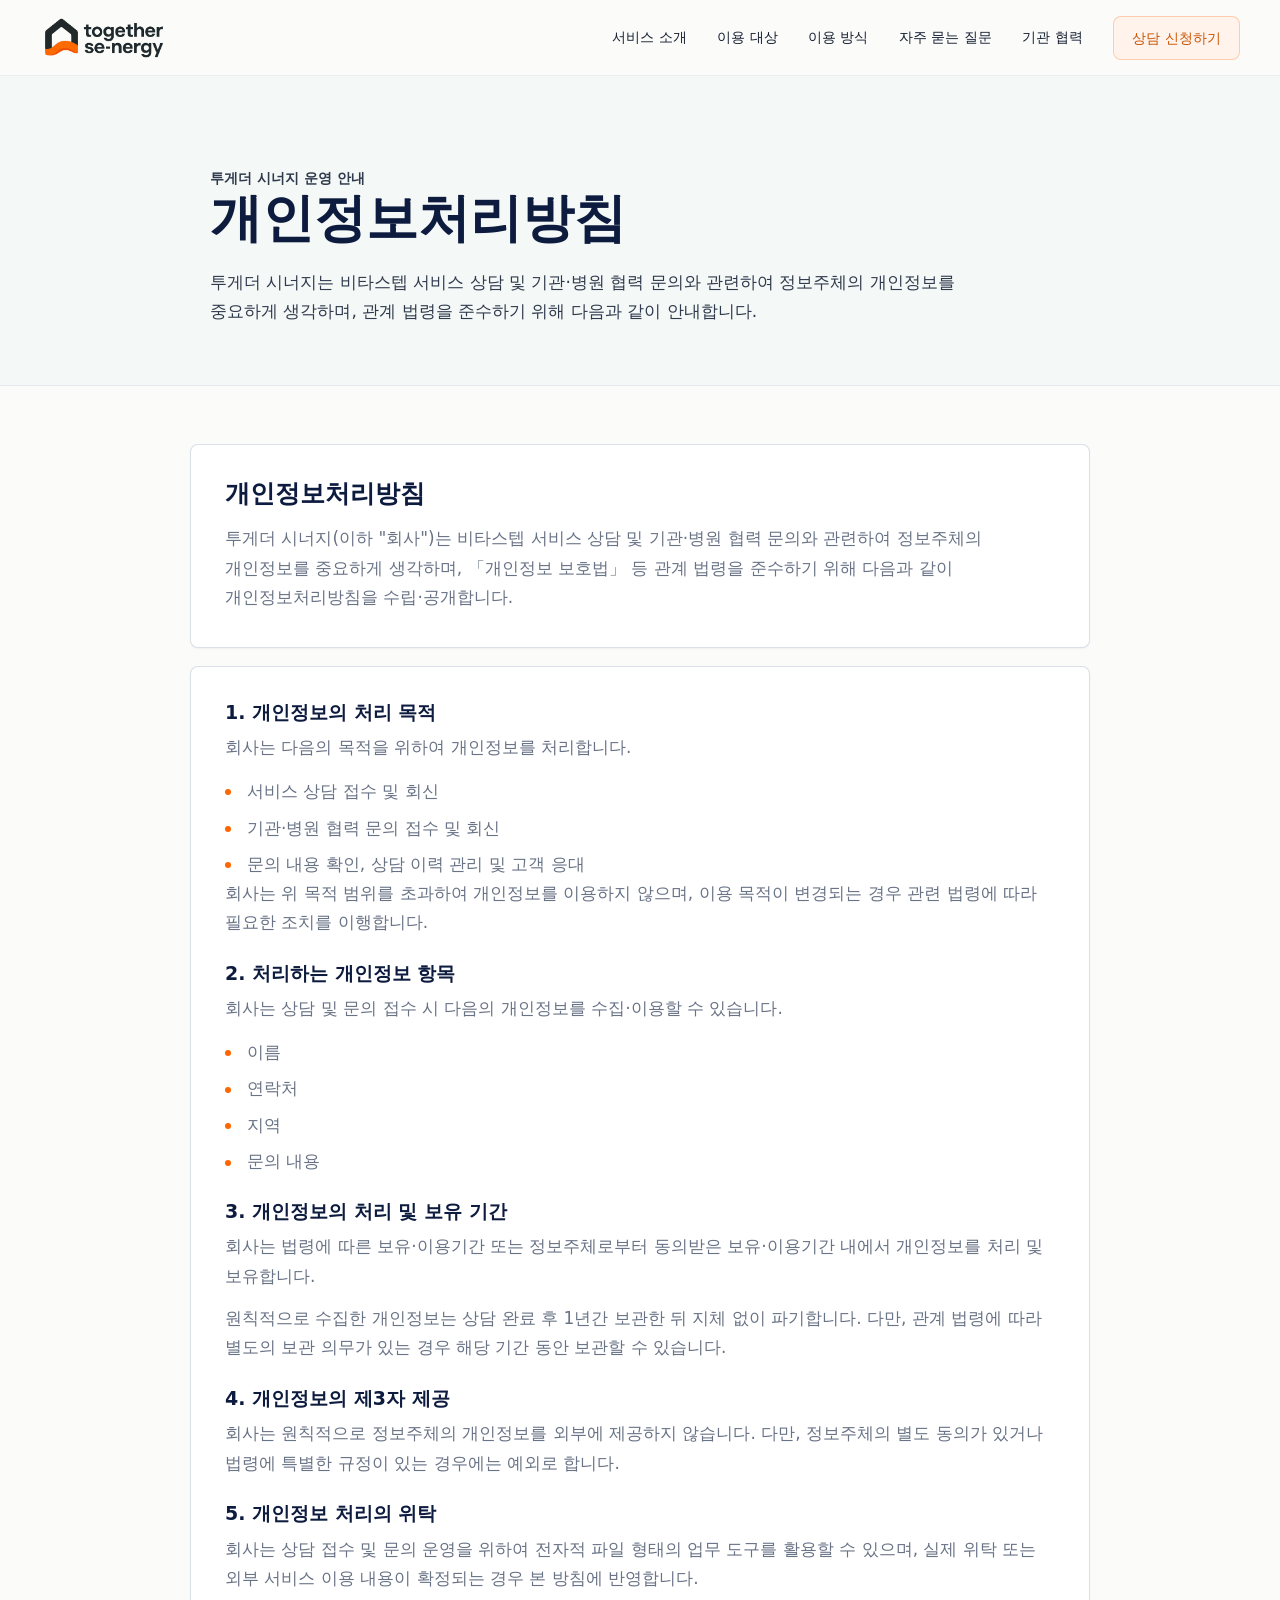
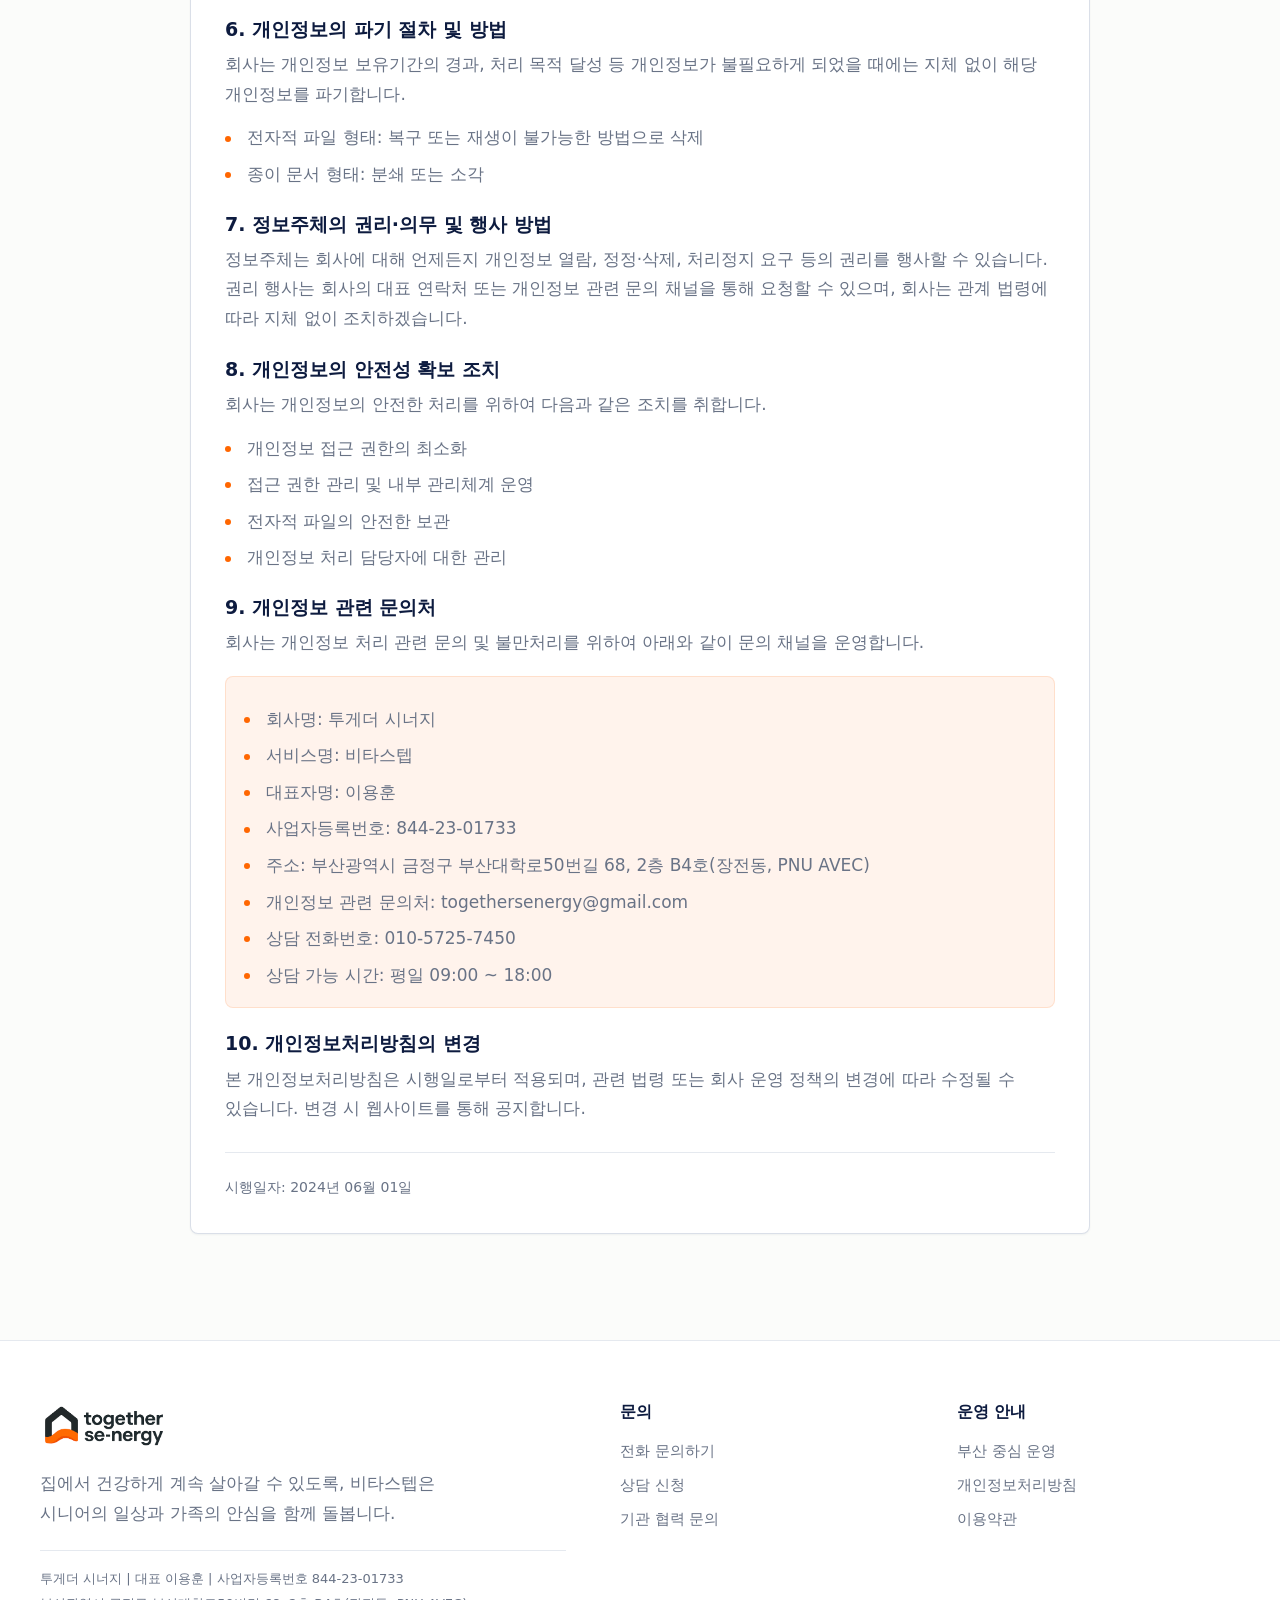
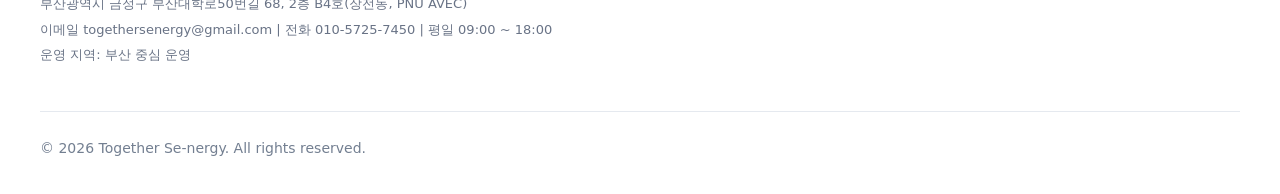
==== commit 08881629: "Add files via upload" ====
--- a/privacy.html
+++ b/privacy.html
@@ -3,7 +3,7 @@
   <head>
     <meta charset="utf-8">
     <meta name="viewport" content="width=device-width, initial-scale=1">
-    <title>개인정보처리방침 | 비타스텝</title>
+    <title>개인정보처리방침 | 투게더시너지 - 비타스텝</title>
     <meta
       name="description"
       content="비타스텝 서비스 상담 및 기관·병원 협력 문의와 관련한 개인정보처리방침입니다."
@@ -38,7 +38,7 @@
     <main class="legal-main" id="top">
       <section class="legal-hero">
         <div class="container legal-hero__content reveal">
-          <p class="eyebrow">비타스텝 운영 안내</p>
+          <p class="eyebrow">투게더 시너지 운영 안내</p>
           <h1>개인정보처리방침</h1>
           <p>
             투게더 시너지는 비타스텝 서비스 상담 및 기관·병원 협력 문의와 관련하여
